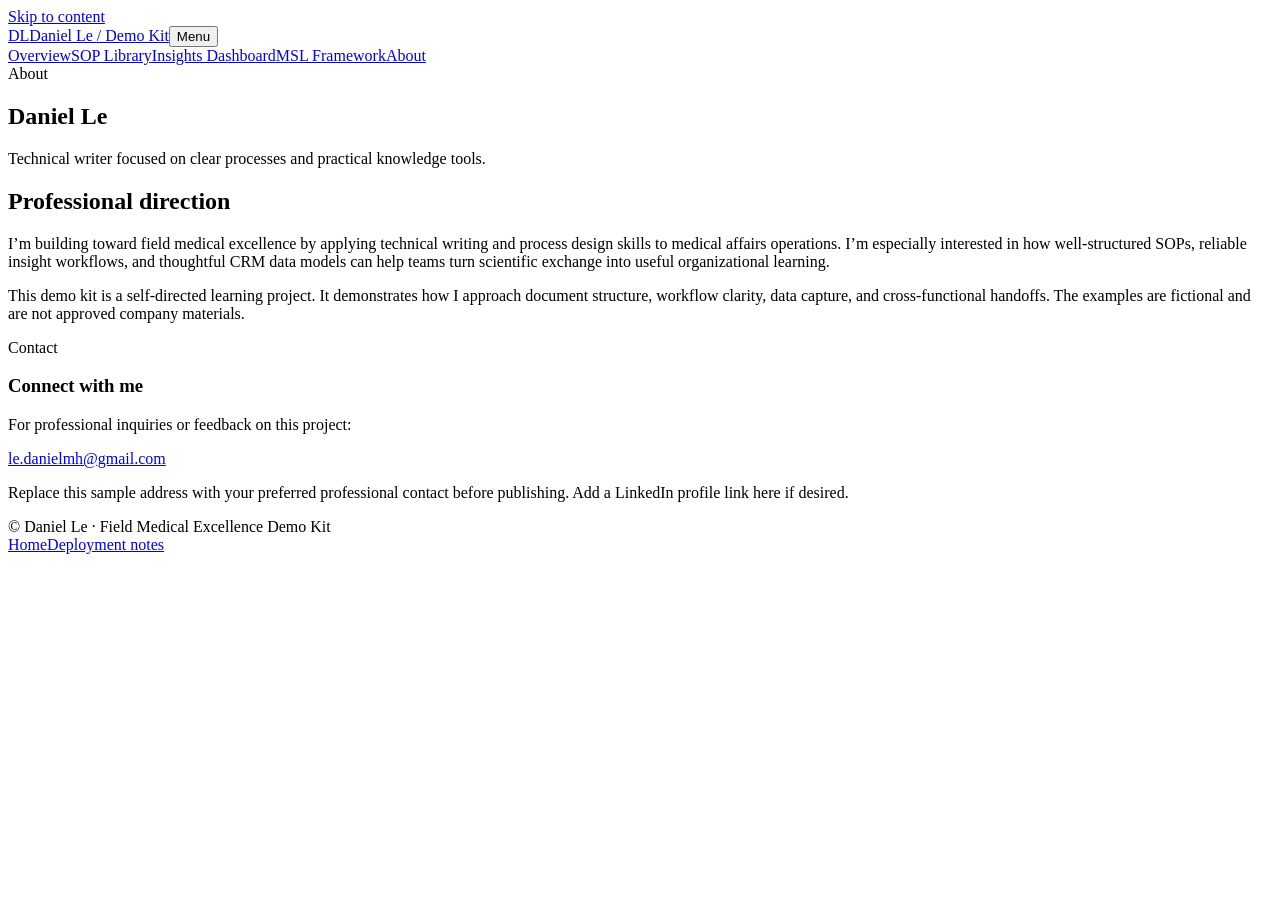
==== about.html @ 320beb81 "Add about.html" ====
<!doctype html><html lang="en"><head><meta charset="utf-8"><meta name="viewport" content="width=device-width,initial-scale=1"><meta name="description" content="About Daniel Le and the Field Medical Excellence Demo Kit."><title>About | Daniel Le</title><link rel="stylesheet" href="assets/site.css"></head><body><a class="skip-link" href="#main">Skip to content</a><header class="site-header"><div class="container header-inner"><a class="brand" href="index.html"><span class="brand-mark" aria-hidden="true">DL</span>Daniel Le <span class="muted">/ Demo Kit</span></a><button class="menu-button" aria-expanded="false" aria-controls="primary-nav">Menu</button><nav class="nav" id="primary-nav" aria-label="Primary navigation"><a href="index.html">Overview</a><a href="sops/sop-001.html">SOP Library</a><a href="dashboard.html">Insights Dashboard</a><a href="framework.html">MSL Framework</a><a href="about.html" aria-current="page">About</a></nav></div></header><main id="main"><section class="page-intro"><div class="container"><div class="eyebrow">About</div><h1>Daniel Le</h1><p class="muted">Technical writer focused on clear processes and practical knowledge tools.</p></div></section><section class="content"><div class="container grid-2"><div><h2>Professional direction</h2><p>I’m building toward field medical excellence by applying technical writing and process design skills to medical affairs operations. I’m especially interested in how well-structured SOPs, reliable insight workflows, and thoughtful CRM data models can help teams turn scientific exchange into useful organizational learning.</p><p>This demo kit is a self-directed learning project. It demonstrates how I approach document structure, workflow clarity, data capture, and cross-functional handoffs. The examples are fictional and are not approved company materials.</p></div><aside class="card"><span class="tag">Contact</span><h3>Connect with me</h3><p>For professional inquiries or feedback on this project:</p><p><a href="mailto:le.danielmh@gmail.com">le.danielmh@gmail.com</a></p><p class="small muted">Replace this sample address with your preferred professional contact before publishing. Add a LinkedIn profile link here if desired.</p></aside></div></section></main><footer><div class="container footer-inner"><span>© Daniel Le · Field Medical Excellence Demo Kit</span><div class="footer-links"><a href="index.html">Home</a><a href="README.md">Deployment notes</a></div></div></footer><script src="assets/site.js"></script></body></html>
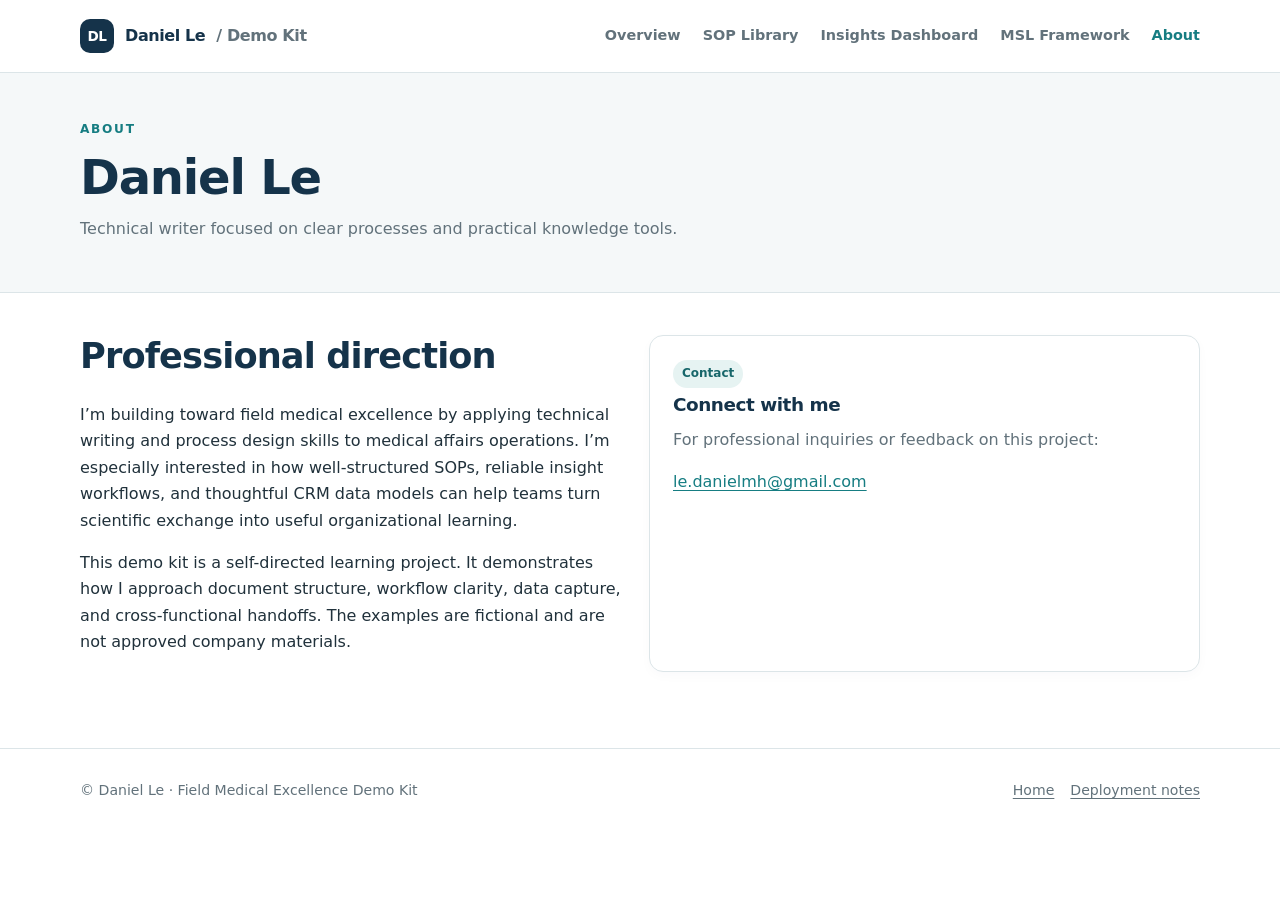
==== commit 567b0cee: "Update contact details" ====
--- a/about.html
+++ b/about.html
@@ -1 +1 @@
-<!doctype html><html lang="en"><head><meta charset="utf-8"><meta name="viewport" content="width=device-width,initial-scale=1"><meta name="description" content="About Daniel Le and the Field Medical Excellence Demo Kit."><title>About | Daniel Le</title><link rel="stylesheet" href="assets/site.css"></head><body><a class="skip-link" href="#main">Skip to content</a><header class="site-header"><div class="container header-inner"><a class="brand" href="index.html"><span class="brand-mark" aria-hidden="true">DL</span>Daniel Le <span class="muted">/ Demo Kit</span></a><button class="menu-button" aria-expanded="false" aria-controls="primary-nav">Menu</button><nav class="nav" id="primary-nav" aria-label="Primary navigation"><a href="index.html">Overview</a><a href="sops/sop-001.html">SOP Library</a><a href="dashboard.html">Insights Dashboard</a><a href="framework.html">MSL Framework</a><a href="about.html" aria-current="page">About</a></nav></div></header><main id="main"><section class="page-intro"><div class="container"><div class="eyebrow">About</div><h1>Daniel Le</h1><p class="muted">Technical writer focused on clear processes and practical knowledge tools.</p></div></section><section class="content"><div class="container grid-2"><div><h2>Professional direction</h2><p>I’m building toward field medical excellence by applying technical writing and process design skills to medical affairs operations. I’m especially interested in how well-structured SOPs, reliable insight workflows, and thoughtful CRM data models can help teams turn scientific exchange into useful organizational learning.</p><p>This demo kit is a self-directed learning project. It demonstrates how I approach document structure, workflow clarity, data capture, and cross-functional handoffs. The examples are fictional and are not approved company materials.</p></div><aside class="card"><span class="tag">Contact</span><h3>Connect with me</h3><p>For professional inquiries or feedback on this project:</p><p><a href="mailto:le.danielmh@gmail.com">le.danielmh@gmail.com</a></p><p class="small muted">Replace this sample address with your preferred professional contact before publishing. Add a LinkedIn profile link here if desired.</p></aside></div></section></main><footer><div class="container footer-inner"><span>© Daniel Le · Field Medical Excellence Demo Kit</span><div class="footer-links"><a href="index.html">Home</a><a href="README.md">Deployment notes</a></div></div></footer><script src="assets/site.js"></script></body></html>
+<!doctype html><html lang="en"><head><meta charset="utf-8"><meta name="viewport" content="width=device-width,initial-scale=1"><meta name="description" content="About Daniel Le and the Field Medical Excellence Demo Kit."><title>About | Daniel Le</title><link rel="stylesheet" href="assets/site.css"></head><body><a class="skip-link" href="#main">Skip to content</a><header class="site-header"><div class="container header-inner"><a class="brand" href="index.html"><span class="brand-mark" aria-hidden="true">DL</span>Daniel Le <span class="muted">/ Demo Kit</span></a><button class="menu-button" aria-expanded="false" aria-controls="primary-nav">Menu</button><nav class="nav" id="primary-nav" aria-label="Primary navigation"><a href="index.html">Overview</a><a href="sops/sop-001.html">SOP Library</a><a href="dashboard.html">Insights Dashboard</a><a href="framework.html">MSL Framework</a><a href="about.html" aria-current="page">About</a></nav></div></header><main id="main"><section class="page-intro"><div class="container"><div class="eyebrow">About</div><h1>Daniel Le</h1><p class="muted">Technical writer focused on clear processes and practical knowledge tools.</p></div></section><section class="content"><div class="container grid-2"><div><h2>Professional direction</h2><p>I’m building toward field medical excellence by applying technical writing and process design skills to medical affairs operations. I’m especially interested in how well-structured SOPs, reliable insight workflows, and thoughtful CRM data models can help teams turn scientific exchange into useful organizational learning.</p><p>This demo kit is a self-directed learning project. It demonstrates how I approach document structure, workflow clarity, data capture, and cross-functional handoffs. The examples are fictional and are not approved company materials.</p></div><aside class="card"><span class="tag">Contact</span><h3>Connect with me</h3><p>For professional inquiries or feedback on this project:</p><p><a href="mailto:le.danielmh@gmail.com">le.danielmh@gmail.com</a></p></aside></div></section></main><footer><div class="container footer-inner"><span>© Daniel Le · Field Medical Excellence Demo Kit</span><div class="footer-links"><a href="index.html">Home</a><a href="README.md">Deployment notes</a></div></div></footer><script src="assets/site.js"></script></body></html>
--- a/assets/site.css
+++ b/assets/site.css
@@ -0,0 +1,5 @@
+/* Field Medical Excellence Demo Kit — shared styles. Keep colors and spacing here. */
+:root{--navy:#15334a;--navy-2:#214b63;--teal:#167d82;--teal-light:#e6f3f2;--ink:#20313b;--muted:#62727b;--line:#dce5e8;--paper:#fff;--wash:#f5f8f9;--amber:#a86516;--shadow:0 12px 32px rgba(21,51,74,.07);--radius:14px;--max:1120px}
+*{box-sizing:border-box}html{scroll-behavior:smooth}body{margin:0;background:var(--paper);color:var(--ink);font:16px/1.65 Inter,ui-sans-serif,system-ui,-apple-system,BlinkMacSystemFont,"Segoe UI",sans-serif}a{color:var(--teal);text-underline-offset:3px}a:hover{color:var(--navy)}:focus-visible{outline:3px solid #41aaa8;outline-offset:3px}h1,h2,h3,h4{color:var(--navy);line-height:1.2;letter-spacing:-.025em}h1{font-size:clamp(2.2rem,5vw,3.8rem);margin:.25em 0 .35em}h2{font-size:clamp(1.55rem,3vw,2.2rem);margin:0 0 .7em}h3{font-size:1.15rem;margin:1.5em 0 .45em}p{margin:.5em 0 1em}.eyebrow{font-size:.76rem;letter-spacing:.14em;text-transform:uppercase;font-weight:750;color:var(--teal)}.muted{color:var(--muted)}.small{font-size:.88rem}.container{width:min(calc(100% - 40px),var(--max));margin-inline:auto}.skip-link{position:absolute;left:-9999px;top:0;background:#fff;padding:10px;z-index:100}.skip-link:focus{left:10px}.site-header{position:sticky;top:0;z-index:20;background:rgba(255,255,255,.96);backdrop-filter:blur(12px);border-bottom:1px solid var(--line)}.header-inner{min-height:72px;display:flex;align-items:center;justify-content:space-between;gap:24px}.brand{font-weight:780;color:var(--navy);text-decoration:none;letter-spacing:-.025em;display:flex;align-items:center;gap:11px}.brand-mark{display:grid;place-items:center;width:34px;height:34px;background:var(--navy);color:white;border-radius:10px;font-size:.85rem}.nav{display:flex;gap:22px;align-items:center}.nav a{font-size:.9rem;text-decoration:none;color:var(--muted);font-weight:600}.nav a:hover,.nav a[aria-current=page]{color:var(--teal)}.menu-button{display:none;background:none;border:1px solid var(--line);padding:8px 11px;border-radius:8px;color:var(--navy);font:inherit}.hero{padding:76px 0 68px;background:linear-gradient(120deg,#f5f9fa 0%,#fff 68%);border-bottom:1px solid var(--line)}.hero-grid{display:grid;grid-template-columns:1.15fr .85fr;gap:56px;align-items:center}.hero p.lede{font-size:1.14rem;color:#435a67;max-width:650px}.hero-panel{border:1px solid var(--line);background:#fff;border-radius:var(--radius);padding:27px;box-shadow:var(--shadow)}.panel-label{font-size:.76rem;text-transform:uppercase;letter-spacing:.12em;color:var(--muted);font-weight:700}.focus-list{list-style:none;padding:0;margin:15px 0 0}.focus-list li{padding:12px 0;border-top:1px solid var(--line);display:flex;gap:12px;align-items:baseline}.focus-list b{color:var(--teal);font-size:.8rem;min-width:34px}.button{display:inline-flex;align-items:center;gap:8px;border-radius:8px;background:var(--navy);color:#fff;text-decoration:none;font-weight:650;padding:11px 16px;margin:8px 8px 0 0}.button:hover{background:var(--teal);color:white}.button.secondary{background:white;color:var(--navy);border:1px solid var(--line)}.section{padding:68px 0}.section-alt{background:var(--wash);border-block:1px solid var(--line)}.section-head{max-width:720px;margin-bottom:30px}.grid-3{display:grid;grid-template-columns:repeat(3,1fr);gap:18px}.grid-2{display:grid;grid-template-columns:repeat(2,1fr);gap:18px}.card{border:1px solid var(--line);border-radius:var(--radius);background:white;padding:23px;box-shadow:0 4px 12px rgba(21,51,74,.025)}.card h3{margin:.35em 0 .55em}.card p{color:var(--muted)}.card-link{color:inherit;text-decoration:none;display:block;height:100%}.card-link:hover{border-color:#9ecbca;box-shadow:var(--shadow);transform:translateY(-2px);transition:.2s}.tag{display:inline-block;background:var(--teal-light);color:#17666a;padding:4px 9px;border-radius:99px;font-size:.75rem;font-weight:700}.page-intro{padding:46px 0 34px;background:var(--wash);border-bottom:1px solid var(--line)}.page-intro h1{font-size:clamp(2rem,4vw,3rem);margin:.2em 0}.content{padding:42px 0 76px}.doc-layout{display:grid;grid-template-columns:250px minmax(0,1fr);gap:42px;align-items:start}.toc{position:sticky;top:95px;padding:18px;border:1px solid var(--line);border-radius:12px;background:var(--wash)}.toc b{display:block;color:var(--navy);margin:0 0 9px}.toc a{display:block;text-decoration:none;font-size:.88rem;padding:5px 0;color:var(--muted)}.toc a:hover{color:var(--teal)}.doc{max-width:780px}.notice{border-left:4px solid var(--amber);padding:13px 16px;background:#fff8ee;color:#704716;border-radius:0 9px 9px 0;margin:0 0 25px}.doc-meta{display:grid;grid-template-columns:repeat(3,1fr);border:1px solid var(--line);border-radius:12px;margin:0 0 24px;overflow:hidden}.doc-meta div{padding:13px 15px;border-right:1px solid var(--line);border-bottom:1px solid var(--line)}.doc-meta div:nth-child(3n){border-right:0}.doc-meta span{display:block;color:var(--muted);font-size:.76rem;text-transform:uppercase;letter-spacing:.08em}.doc-meta strong{font-size:.93rem;color:var(--navy)}.doc section{scroll-margin-top:95px;margin:32px 0}.doc section h2{border-bottom:1px solid var(--line);padding-bottom:10px;font-size:1.42rem}.doc ol,.doc ul{padding-left:1.4em}.doc li{padding-left:.25em;margin:.45em 0}.doc table{width:100%;border-collapse:collapse;font-size:.9rem;margin:16px 0}.doc th,.doc td{text-align:left;vertical-align:top;padding:11px;border:1px solid var(--line)}.doc th{background:var(--wash);color:var(--navy)}.sop-nav{display:flex;justify-content:space-between;margin:30px 0;padding-top:22px;border-top:1px solid var(--line)}.dashboard-top{display:flex;align-items:center;justify-content:space-between;gap:16px}.select{padding:9px 12px;border:1px solid var(--line);border-radius:8px;background:white;color:var(--ink);font:inherit}.metric-grid{display:grid;grid-template-columns:repeat(4,1fr);gap:14px;margin:24px 0}.metric{padding:19px;border:1px solid var(--line);border-radius:12px;background:#fff}.metric strong{display:block;font-size:1.8rem;line-height:1.2;color:var(--navy)}.metric span{font-size:.85rem;color:var(--muted)}.dash-grid{display:grid;grid-template-columns:1fr 1fr;gap:18px}.chart-card{padding:22px;border:1px solid var(--line);border-radius:var(--radius);background:white}.chart-card h3{margin:0 0 16px}.bar-row{display:grid;grid-template-columns:150px 1fr 34px;gap:10px;align-items:center;margin:13px 0;font-size:.86rem}.bar-track{height:10px;border-radius:9px;background:#edf2f3;overflow:hidden}.bar-fill{height:100%;background:var(--teal);border-radius:9px}.bar-fill.navy{background:var(--navy-2)}.matrix{display:grid;grid-template-columns:repeat(3,1fr);gap:7px}.matrix-cell{min-height:90px;border-radius:9px;padding:10px;background:#eaf5f3;border:1px solid #d0e8e5;font-size:.82rem}.matrix-cell:nth-child(2),.matrix-cell:nth-child(4){background:#f2f6ed}.matrix-cell:nth-child(3),.matrix-cell:nth-child(6){background:#fff4e6;border-color:#f1dec1}.matrix-cell b{display:block;color:var(--navy);margin-bottom:5px}.legend{font-size:.8rem;color:var(--muted);margin-top:10px}.routing-table{width:100%;border-collapse:collapse;font-size:.88rem}.routing-table th,.routing-table td{text-align:left;padding:11px;border-bottom:1px solid var(--line);vertical-align:top}.routing-table th{color:var(--navy);background:var(--wash)}.route{display:inline-block;padding:3px 8px;border-radius:99px;font-size:.74rem;font-weight:700;background:#e7eef6;color:#254d70}.route.rnd{background:#e6f3f2;color:#17666a}.route.med{background:#f0ebf7;color:#60468b}.route.comm{background:#fff2df;color:#905d18}.framework-list{display:grid;grid-template-columns:repeat(2,1fr);gap:16px}.framework-item{padding:22px;border-left:3px solid var(--teal);background:var(--wash);border-radius:0 10px 10px 0}.framework-item h3{margin:0 0 8px}.crm-flow{display:flex;align-items:stretch;gap:10px;margin:22px 0}.crm-object{flex:1;border:1px solid var(--line);padding:16px;border-radius:10px;background:#fff}.crm-object b{display:block;color:var(--teal);margin-bottom:5px}.crm-arrow{align-self:center;color:var(--muted);font-weight:700}footer{padding:30px 0;border-top:1px solid var(--line);font-size:.88rem;color:var(--muted)}.footer-inner{display:flex;justify-content:space-between;gap:20px;align-items:center}.footer-links{display:flex;gap:16px}.footer-links a{color:var(--muted)}
+@media(max-width:850px){.hero-grid{grid-template-columns:1fr;gap:28px}.doc-layout{grid-template-columns:1fr}.toc{position:static;display:flex;flex-wrap:wrap;gap:8px 16px;align-items:center}.toc b{width:100%;margin:0}.toc a{padding:0}.grid-3{grid-template-columns:1fr 1fr}.metric-grid{grid-template-columns:1fr 1fr}}
+@media(max-width:640px){.container{width:min(calc(100% - 30px),var(--max))}.header-inner{min-height:64px}.menu-button{display:block}.nav{display:none;position:absolute;top:64px;left:0;right:0;padding:14px 20px 18px;background:white;border-bottom:1px solid var(--line);flex-direction:column;align-items:flex-start;gap:13px}.nav.open{display:flex}.hero{padding:52px 0}.section{padding:48px 0}.grid-3,.grid-2,.dash-grid,.framework-list{grid-template-columns:1fr}.doc-meta{grid-template-columns:1fr 1fr}.doc-meta div:nth-child(3n){border-right:1px solid var(--line)}.doc-meta div:nth-child(2n){border-right:0}.metric-grid{grid-template-columns:1fr 1fr}.bar-row{grid-template-columns:110px 1fr 28px;font-size:.78rem}.crm-flow{flex-direction:column}.crm-arrow{transform:rotate(90deg);align-self:center}.footer-inner{align-items:flex-start;flex-direction:column}.matrix-cell{min-height:84px}}
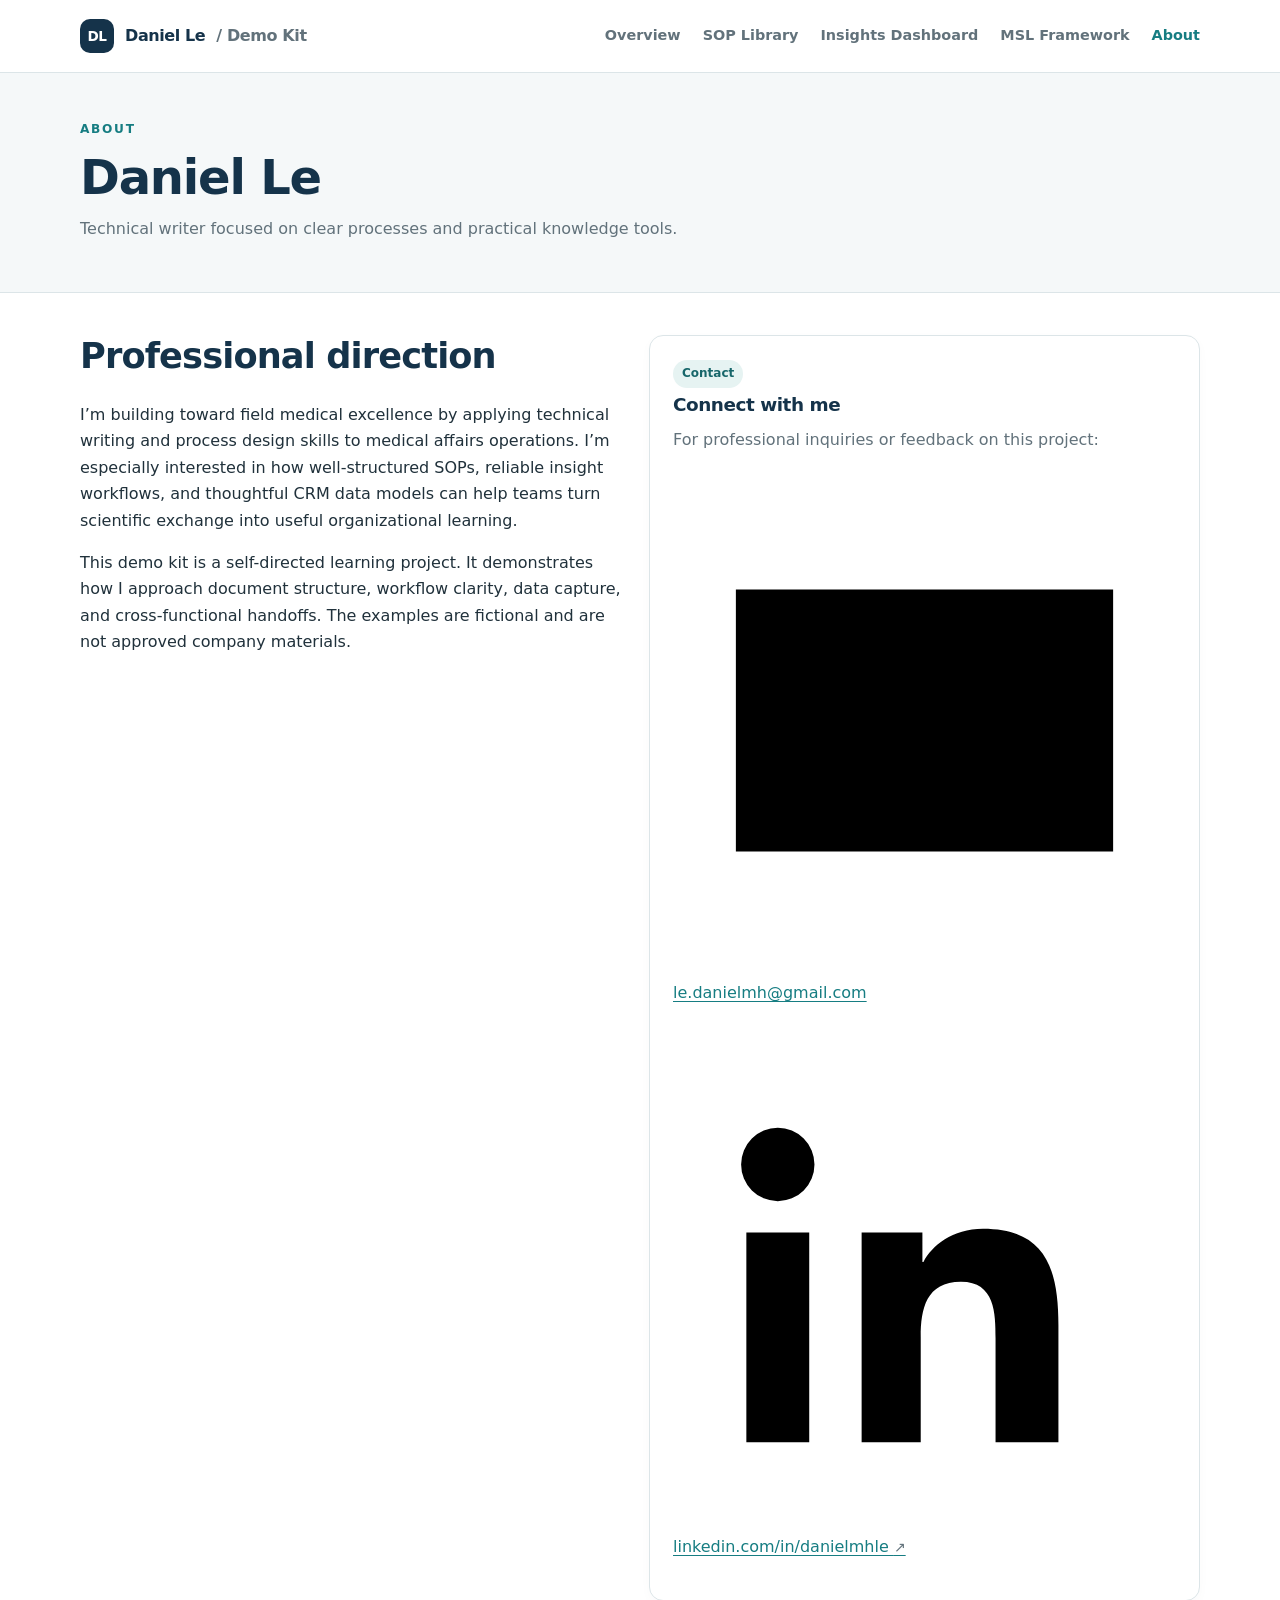
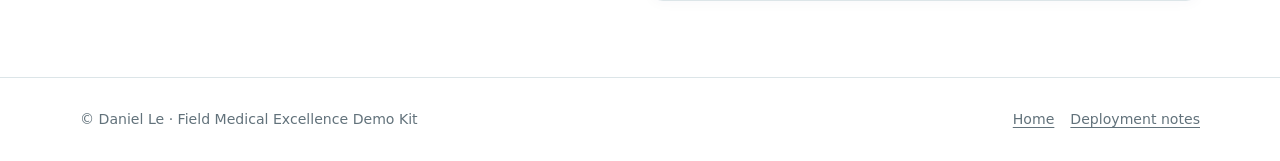
==== commit 3805b9dc: "Add email and LinkedIn contact links" ====
--- a/about.html
+++ b/about.html
@@ -1 +1 @@
-<!doctype html><html lang="en"><head><meta charset="utf-8"><meta name="viewport" content="width=device-width,initial-scale=1"><meta name="description" content="About Daniel Le and the Field Medical Excellence Demo Kit."><title>About | Daniel Le</title><link rel="stylesheet" href="assets/site.css"></head><body><a class="skip-link" href="#main">Skip to content</a><header class="site-header"><div class="container header-inner"><a class="brand" href="index.html"><span class="brand-mark" aria-hidden="true">DL</span>Daniel Le <span class="muted">/ Demo Kit</span></a><button class="menu-button" aria-expanded="false" aria-controls="primary-nav">Menu</button><nav class="nav" id="primary-nav" aria-label="Primary navigation"><a href="index.html">Overview</a><a href="sops/sop-001.html">SOP Library</a><a href="dashboard.html">Insights Dashboard</a><a href="framework.html">MSL Framework</a><a href="about.html" aria-current="page">About</a></nav></div></header><main id="main"><section class="page-intro"><div class="container"><div class="eyebrow">About</div><h1>Daniel Le</h1><p class="muted">Technical writer focused on clear processes and practical knowledge tools.</p></div></section><section class="content"><div class="container grid-2"><div><h2>Professional direction</h2><p>I’m building toward field medical excellence by applying technical writing and process design skills to medical affairs operations. I’m especially interested in how well-structured SOPs, reliable insight workflows, and thoughtful CRM data models can help teams turn scientific exchange into useful organizational learning.</p><p>This demo kit is a self-directed learning project. It demonstrates how I approach document structure, workflow clarity, data capture, and cross-functional handoffs. The examples are fictional and are not approved company materials.</p></div><aside class="card"><span class="tag">Contact</span><h3>Connect with me</h3><p>For professional inquiries or feedback on this project:</p><p><a href="mailto:le.danielmh@gmail.com">le.danielmh@gmail.com</a></p></aside></div></section></main><footer><div class="container footer-inner"><span>© Daniel Le · Field Medical Excellence Demo Kit</span><div class="footer-links"><a href="index.html">Home</a><a href="README.md">Deployment notes</a></div></div></footer><script src="assets/site.js"></script></body></html>
+<!doctype html><html lang="en"><head><meta charset="utf-8"><meta name="viewport" content="width=device-width,initial-scale=1"><meta name="description" content="About Daniel Le and the Field Medical Excellence Demo Kit."><title>About | Daniel Le</title><link rel="stylesheet" href="assets/site.css"></head><body><a class="skip-link" href="#main">Skip to content</a><header class="site-header"><div class="container header-inner"><a class="brand" href="index.html"><span class="brand-mark" aria-hidden="true">DL</span>Daniel Le <span class="muted">/ Demo Kit</span></a><button class="menu-button" aria-expanded="false" aria-controls="primary-nav">Menu</button><nav class="nav" id="primary-nav" aria-label="Primary navigation"><a href="index.html">Overview</a><a href="sops/sop-001.html">SOP Library</a><a href="dashboard.html">Insights Dashboard</a><a href="framework.html">MSL Framework</a><a href="about.html" aria-current="page">About</a></nav></div></header><main id="main"><section class="page-intro"><div class="container"><div class="eyebrow">About</div><h1>Daniel Le</h1><p class="muted">Technical writer focused on clear processes and practical knowledge tools.</p></div></section><section class="content"><div class="container grid-2"><div><h2>Professional direction</h2><p>I’m building toward field medical excellence by applying technical writing and process design skills to medical affairs operations. I’m especially interested in how well-structured SOPs, reliable insight workflows, and thoughtful CRM data models can help teams turn scientific exchange into useful organizational learning.</p><p>This demo kit is a self-directed learning project. It demonstrates how I approach document structure, workflow clarity, data capture, and cross-functional handoffs. The examples are fictional and are not approved company materials.</p></div><aside class="card"><span class="tag">Contact</span><h3>Connect with me</h3><p>For professional inquiries or feedback on this project:</p><p class="contact-link"><svg class="contact-icon" viewBox="0 0 24 24" aria-hidden="true"><path d="M3 5.75h18v12.5H3z"/><path d="m4 7 8 6 8-6"/></svg><a href="mailto:le.danielmh@gmail.com">le.danielmh@gmail.com</a></p><p class="contact-link"><svg class="contact-icon linkedin-icon" viewBox="0 0 24 24" aria-hidden="true"><path d="M5 8.5a1.75 1.75 0 1 0 0-3.5 1.75 1.75 0 0 0 0 3.5ZM3.5 10h3v10h-3zM9 10h2.9v1.4h.05c.4-.77 1.38-1.58 2.84-1.58 3.04 0 3.6 2 3.6 4.6V20h-3v-4.95c0-1.18-.02-2.7-1.65-2.7-1.66 0-1.92 1.3-1.92 2.62V20H9z"/></svg><a href="https://linkedin.com/in/danielmhle" target="_blank" rel="noopener noreferrer">linkedin.com/in/danielmhle <span class="small muted">↗</span></a></p></aside></div></section></main><footer><div class="container footer-inner"><span>© Daniel Le · Field Medical Excellence Demo Kit</span><div class="footer-links"><a href="index.html">Home</a><a href="README.md">Deployment notes</a></div></div></footer><script src="assets/site.js"></script></body></html>
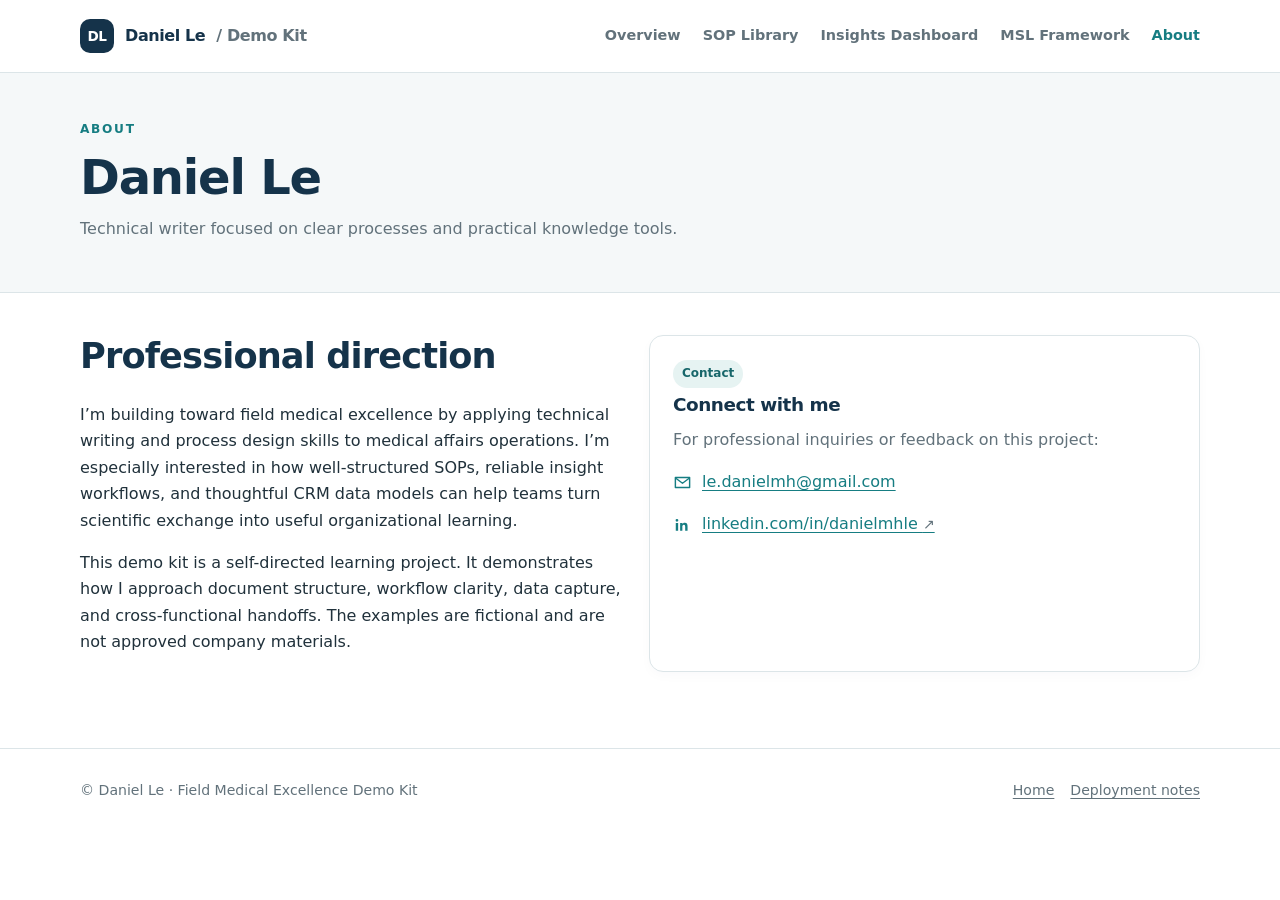
==== commit 124367d8: "Size inline contact icons consistently" ====
--- a/about.html
+++ b/about.html
@@ -1 +1 @@
-<!doctype html><html lang="en"><head><meta charset="utf-8"><meta name="viewport" content="width=device-width,initial-scale=1"><meta name="description" content="About Daniel Le and the Field Medical Excellence Demo Kit."><title>About | Daniel Le</title><link rel="stylesheet" href="assets/site.css"></head><body><a class="skip-link" href="#main">Skip to content</a><header class="site-header"><div class="container header-inner"><a class="brand" href="index.html"><span class="brand-mark" aria-hidden="true">DL</span>Daniel Le <span class="muted">/ Demo Kit</span></a><button class="menu-button" aria-expanded="false" aria-controls="primary-nav">Menu</button><nav class="nav" id="primary-nav" aria-label="Primary navigation"><a href="index.html">Overview</a><a href="sops/sop-001.html">SOP Library</a><a href="dashboard.html">Insights Dashboard</a><a href="framework.html">MSL Framework</a><a href="about.html" aria-current="page">About</a></nav></div></header><main id="main"><section class="page-intro"><div class="container"><div class="eyebrow">About</div><h1>Daniel Le</h1><p class="muted">Technical writer focused on clear processes and practical knowledge tools.</p></div></section><section class="content"><div class="container grid-2"><div><h2>Professional direction</h2><p>I’m building toward field medical excellence by applying technical writing and process design skills to medical affairs operations. I’m especially interested in how well-structured SOPs, reliable insight workflows, and thoughtful CRM data models can help teams turn scientific exchange into useful organizational learning.</p><p>This demo kit is a self-directed learning project. It demonstrates how I approach document structure, workflow clarity, data capture, and cross-functional handoffs. The examples are fictional and are not approved company materials.</p></div><aside class="card"><span class="tag">Contact</span><h3>Connect with me</h3><p>For professional inquiries or feedback on this project:</p><p class="contact-link"><svg class="contact-icon" viewBox="0 0 24 24" aria-hidden="true"><path d="M3 5.75h18v12.5H3z"/><path d="m4 7 8 6 8-6"/></svg><a href="mailto:le.danielmh@gmail.com">le.danielmh@gmail.com</a></p><p class="contact-link"><svg class="contact-icon linkedin-icon" viewBox="0 0 24 24" aria-hidden="true"><path d="M5 8.5a1.75 1.75 0 1 0 0-3.5 1.75 1.75 0 0 0 0 3.5ZM3.5 10h3v10h-3zM9 10h2.9v1.4h.05c.4-.77 1.38-1.58 2.84-1.58 3.04 0 3.6 2 3.6 4.6V20h-3v-4.95c0-1.18-.02-2.7-1.65-2.7-1.66 0-1.92 1.3-1.92 2.62V20H9z"/></svg><a href="https://linkedin.com/in/danielmhle" target="_blank" rel="noopener noreferrer">linkedin.com/in/danielmhle <span class="small muted">↗</span></a></p></aside></div></section></main><footer><div class="container footer-inner"><span>© Daniel Le · Field Medical Excellence Demo Kit</span><div class="footer-links"><a href="index.html">Home</a><a href="README.md">Deployment notes</a></div></div></footer><script src="assets/site.js"></script></body></html>
+<!doctype html><html lang="en"><head><meta charset="utf-8"><meta name="viewport" content="width=device-width,initial-scale=1"><meta name="description" content="About Daniel Le and the Field Medical Excellence Demo Kit."><title>About | Daniel Le</title><link rel="stylesheet" href="assets/site.css"></head><body><a class="skip-link" href="#main">Skip to content</a><header class="site-header"><div class="container header-inner"><a class="brand" href="index.html"><span class="brand-mark" aria-hidden="true">DL</span>Daniel Le <span class="muted">/ Demo Kit</span></a><button class="menu-button" aria-expanded="false" aria-controls="primary-nav">Menu</button><nav class="nav" id="primary-nav" aria-label="Primary navigation"><a href="index.html">Overview</a><a href="sops/sop-001.html">SOP Library</a><a href="dashboard.html">Insights Dashboard</a><a href="framework.html">MSL Framework</a><a href="about.html" aria-current="page">About</a></nav></div></header><main id="main"><section class="page-intro"><div class="container"><div class="eyebrow">About</div><h1>Daniel Le</h1><p class="muted">Technical writer focused on clear processes and practical knowledge tools.</p></div></section><section class="content"><div class="container grid-2"><div><h2>Professional direction</h2><p>I’m building toward field medical excellence by applying technical writing and process design skills to medical affairs operations. I’m especially interested in how well-structured SOPs, reliable insight workflows, and thoughtful CRM data models can help teams turn scientific exchange into useful organizational learning.</p><p>This demo kit is a self-directed learning project. It demonstrates how I approach document structure, workflow clarity, data capture, and cross-functional handoffs. The examples are fictional and are not approved company materials.</p></div><aside class="card"><span class="tag">Contact</span><h3>Connect with me</h3><p>For professional inquiries or feedback on this project:</p><p class="contact-link"><svg class="contact-icon" width="19" height="19" viewBox="0 0 24 24" style="width:19px;height:19px;flex:none;fill:none;stroke:#167d82;stroke-width:1.8;stroke-linecap:round;stroke-linejoin:round" aria-hidden="true"><path d="M3 5.75h18v12.5H3z"/><path d="m4 7 8 6 8-6"/></svg><a href="mailto:le.danielmh@gmail.com">le.danielmh@gmail.com</a></p><p class="contact-link"><svg class="contact-icon linkedin-icon" width="19" height="19" viewBox="0 0 24 24" style="width:19px;height:19px;flex:none;fill:#167d82;stroke:none" aria-hidden="true"><path d="M5 8.5a1.75 1.75 0 1 0 0-3.5 1.75 1.75 0 0 0 0 3.5ZM3.5 10h3v10h-3zM9 10h2.9v1.4h.05c.4-.77 1.38-1.58 2.84-1.58 3.04 0 3.6 2 3.6 4.6V20h-3v-4.95c0-1.18-.02-2.7-1.65-2.7-1.66 0-1.92 1.3-1.92 2.62V20H9z"/></svg><a href="https://linkedin.com/in/danielmhle" target="_blank" rel="noopener noreferrer">linkedin.com/in/danielmhle <span class="small muted">↗</span></a></p></aside></div></section></main><footer><div class="container footer-inner"><span>© Daniel Le · Field Medical Excellence Demo Kit</span><div class="footer-links"><a href="index.html">Home</a><a href="README.md">Deployment notes</a></div></div></footer><script src="assets/site.js"></script></body></html>
--- a/assets/site.css
+++ b/assets/site.css
@@ -3,3 +3,6 @@
 *{box-sizing:border-box}html{scroll-behavior:smooth}body{margin:0;background:var(--paper);color:var(--ink);font:16px/1.65 Inter,ui-sans-serif,system-ui,-apple-system,BlinkMacSystemFont,"Segoe UI",sans-serif}a{color:var(--teal);text-underline-offset:3px}a:hover{color:var(--navy)}:focus-visible{outline:3px solid #41aaa8;outline-offset:3px}h1,h2,h3,h4{color:var(--navy);line-height:1.2;letter-spacing:-.025em}h1{font-size:clamp(2.2rem,5vw,3.8rem);margin:.25em 0 .35em}h2{font-size:clamp(1.55rem,3vw,2.2rem);margin:0 0 .7em}h3{font-size:1.15rem;margin:1.5em 0 .45em}p{margin:.5em 0 1em}.eyebrow{font-size:.76rem;letter-spacing:.14em;text-transform:uppercase;font-weight:750;color:var(--teal)}.muted{color:var(--muted)}.small{font-size:.88rem}.container{width:min(calc(100% - 40px),var(--max));margin-inline:auto}.skip-link{position:absolute;left:-9999px;top:0;background:#fff;padding:10px;z-index:100}.skip-link:focus{left:10px}.site-header{position:sticky;top:0;z-index:20;background:rgba(255,255,255,.96);backdrop-filter:blur(12px);border-bottom:1px solid var(--line)}.header-inner{min-height:72px;display:flex;align-items:center;justify-content:space-between;gap:24px}.brand{font-weight:780;color:var(--navy);text-decoration:none;letter-spacing:-.025em;display:flex;align-items:center;gap:11px}.brand-mark{display:grid;place-items:center;width:34px;height:34px;background:var(--navy);color:white;border-radius:10px;font-size:.85rem}.nav{display:flex;gap:22px;align-items:center}.nav a{font-size:.9rem;text-decoration:none;color:var(--muted);font-weight:600}.nav a:hover,.nav a[aria-current=page]{color:var(--teal)}.menu-button{display:none;background:none;border:1px solid var(--line);padding:8px 11px;border-radius:8px;color:var(--navy);font:inherit}.hero{padding:76px 0 68px;background:linear-gradient(120deg,#f5f9fa 0%,#fff 68%);border-bottom:1px solid var(--line)}.hero-grid{display:grid;grid-template-columns:1.15fr .85fr;gap:56px;align-items:center}.hero p.lede{font-size:1.14rem;color:#435a67;max-width:650px}.hero-panel{border:1px solid var(--line);background:#fff;border-radius:var(--radius);padding:27px;box-shadow:var(--shadow)}.panel-label{font-size:.76rem;text-transform:uppercase;letter-spacing:.12em;color:var(--muted);font-weight:700}.focus-list{list-style:none;padding:0;margin:15px 0 0}.focus-list li{padding:12px 0;border-top:1px solid var(--line);display:flex;gap:12px;align-items:baseline}.focus-list b{color:var(--teal);font-size:.8rem;min-width:34px}.button{display:inline-flex;align-items:center;gap:8px;border-radius:8px;background:var(--navy);color:#fff;text-decoration:none;font-weight:650;padding:11px 16px;margin:8px 8px 0 0}.button:hover{background:var(--teal);color:white}.button.secondary{background:white;color:var(--navy);border:1px solid var(--line)}.section{padding:68px 0}.section-alt{background:var(--wash);border-block:1px solid var(--line)}.section-head{max-width:720px;margin-bottom:30px}.grid-3{display:grid;grid-template-columns:repeat(3,1fr);gap:18px}.grid-2{display:grid;grid-template-columns:repeat(2,1fr);gap:18px}.card{border:1px solid var(--line);border-radius:var(--radius);background:white;padding:23px;box-shadow:0 4px 12px rgba(21,51,74,.025)}.card h3{margin:.35em 0 .55em}.card p{color:var(--muted)}.card-link{color:inherit;text-decoration:none;display:block;height:100%}.card-link:hover{border-color:#9ecbca;box-shadow:var(--shadow);transform:translateY(-2px);transition:.2s}.tag{display:inline-block;background:var(--teal-light);color:#17666a;padding:4px 9px;border-radius:99px;font-size:.75rem;font-weight:700}.page-intro{padding:46px 0 34px;background:var(--wash);border-bottom:1px solid var(--line)}.page-intro h1{font-size:clamp(2rem,4vw,3rem);margin:.2em 0}.content{padding:42px 0 76px}.doc-layout{display:grid;grid-template-columns:250px minmax(0,1fr);gap:42px;align-items:start}.toc{position:sticky;top:95px;padding:18px;border:1px solid var(--line);border-radius:12px;background:var(--wash)}.toc b{display:block;color:var(--navy);margin:0 0 9px}.toc a{display:block;text-decoration:none;font-size:.88rem;padding:5px 0;color:var(--muted)}.toc a:hover{color:var(--teal)}.doc{max-width:780px}.notice{border-left:4px solid var(--amber);padding:13px 16px;background:#fff8ee;color:#704716;border-radius:0 9px 9px 0;margin:0 0 25px}.doc-meta{display:grid;grid-template-columns:repeat(3,1fr);border:1px solid var(--line);border-radius:12px;margin:0 0 24px;overflow:hidden}.doc-meta div{padding:13px 15px;border-right:1px solid var(--line);border-bottom:1px solid var(--line)}.doc-meta div:nth-child(3n){border-right:0}.doc-meta span{display:block;color:var(--muted);font-size:.76rem;text-transform:uppercase;letter-spacing:.08em}.doc-meta strong{font-size:.93rem;color:var(--navy)}.doc section{scroll-margin-top:95px;margin:32px 0}.doc section h2{border-bottom:1px solid var(--line);padding-bottom:10px;font-size:1.42rem}.doc ol,.doc ul{padding-left:1.4em}.doc li{padding-left:.25em;margin:.45em 0}.doc table{width:100%;border-collapse:collapse;font-size:.9rem;margin:16px 0}.doc th,.doc td{text-align:left;vertical-align:top;padding:11px;border:1px solid var(--line)}.doc th{background:var(--wash);color:var(--navy)}.sop-nav{display:flex;justify-content:space-between;margin:30px 0;padding-top:22px;border-top:1px solid var(--line)}.dashboard-top{display:flex;align-items:center;justify-content:space-between;gap:16px}.select{padding:9px 12px;border:1px solid var(--line);border-radius:8px;background:white;color:var(--ink);font:inherit}.metric-grid{display:grid;grid-template-columns:repeat(4,1fr);gap:14px;margin:24px 0}.metric{padding:19px;border:1px solid var(--line);border-radius:12px;background:#fff}.metric strong{display:block;font-size:1.8rem;line-height:1.2;color:var(--navy)}.metric span{font-size:.85rem;color:var(--muted)}.dash-grid{display:grid;grid-template-columns:1fr 1fr;gap:18px}.chart-card{padding:22px;border:1px solid var(--line);border-radius:var(--radius);background:white}.chart-card h3{margin:0 0 16px}.bar-row{display:grid;grid-template-columns:150px 1fr 34px;gap:10px;align-items:center;margin:13px 0;font-size:.86rem}.bar-track{height:10px;border-radius:9px;background:#edf2f3;overflow:hidden}.bar-fill{height:100%;background:var(--teal);border-radius:9px}.bar-fill.navy{background:var(--navy-2)}.matrix{display:grid;grid-template-columns:repeat(3,1fr);gap:7px}.matrix-cell{min-height:90px;border-radius:9px;padding:10px;background:#eaf5f3;border:1px solid #d0e8e5;font-size:.82rem}.matrix-cell:nth-child(2),.matrix-cell:nth-child(4){background:#f2f6ed}.matrix-cell:nth-child(3),.matrix-cell:nth-child(6){background:#fff4e6;border-color:#f1dec1}.matrix-cell b{display:block;color:var(--navy);margin-bottom:5px}.legend{font-size:.8rem;color:var(--muted);margin-top:10px}.routing-table{width:100%;border-collapse:collapse;font-size:.88rem}.routing-table th,.routing-table td{text-align:left;padding:11px;border-bottom:1px solid var(--line);vertical-align:top}.routing-table th{color:var(--navy);background:var(--wash)}.route{display:inline-block;padding:3px 8px;border-radius:99px;font-size:.74rem;font-weight:700;background:#e7eef6;color:#254d70}.route.rnd{background:#e6f3f2;color:#17666a}.route.med{background:#f0ebf7;color:#60468b}.route.comm{background:#fff2df;color:#905d18}.framework-list{display:grid;grid-template-columns:repeat(2,1fr);gap:16px}.framework-item{padding:22px;border-left:3px solid var(--teal);background:var(--wash);border-radius:0 10px 10px 0}.framework-item h3{margin:0 0 8px}.crm-flow{display:flex;align-items:stretch;gap:10px;margin:22px 0}.crm-object{flex:1;border:1px solid var(--line);padding:16px;border-radius:10px;background:#fff}.crm-object b{display:block;color:var(--teal);margin-bottom:5px}.crm-arrow{align-self:center;color:var(--muted);font-weight:700}footer{padding:30px 0;border-top:1px solid var(--line);font-size:.88rem;color:var(--muted)}.footer-inner{display:flex;justify-content:space-between;gap:20px;align-items:center}.footer-links{display:flex;gap:16px}.footer-links a{color:var(--muted)}
 @media(max-width:850px){.hero-grid{grid-template-columns:1fr;gap:28px}.doc-layout{grid-template-columns:1fr}.toc{position:static;display:flex;flex-wrap:wrap;gap:8px 16px;align-items:center}.toc b{width:100%;margin:0}.toc a{padding:0}.grid-3{grid-template-columns:1fr 1fr}.metric-grid{grid-template-columns:1fr 1fr}}
 @media(max-width:640px){.container{width:min(calc(100% - 30px),var(--max))}.header-inner{min-height:64px}.menu-button{display:block}.nav{display:none;position:absolute;top:64px;left:0;right:0;padding:14px 20px 18px;background:white;border-bottom:1px solid var(--line);flex-direction:column;align-items:flex-start;gap:13px}.nav.open{display:flex}.hero{padding:52px 0}.section{padding:48px 0}.grid-3,.grid-2,.dash-grid,.framework-list{grid-template-columns:1fr}.doc-meta{grid-template-columns:1fr 1fr}.doc-meta div:nth-child(3n){border-right:1px solid var(--line)}.doc-meta div:nth-child(2n){border-right:0}.metric-grid{grid-template-columns:1fr 1fr}.bar-row{grid-template-columns:110px 1fr 28px;font-size:.78rem}.crm-flow{flex-direction:column}.crm-arrow{transform:rotate(90deg);align-self:center}.footer-inner{align-items:flex-start;flex-direction:column}.matrix-cell{min-height:84px}}
+
+/* Contact links use simple inline icons so no external icon library is needed. */
+.contact-link{display:flex;align-items:center;gap:10px}.contact-icon{width:19px;height:19px;flex:0 0 auto;fill:none;stroke:var(--teal);stroke-width:1.8;stroke-linecap:round;stroke-linejoin:round}.linkedin-icon{fill:var(--teal);stroke:none}
